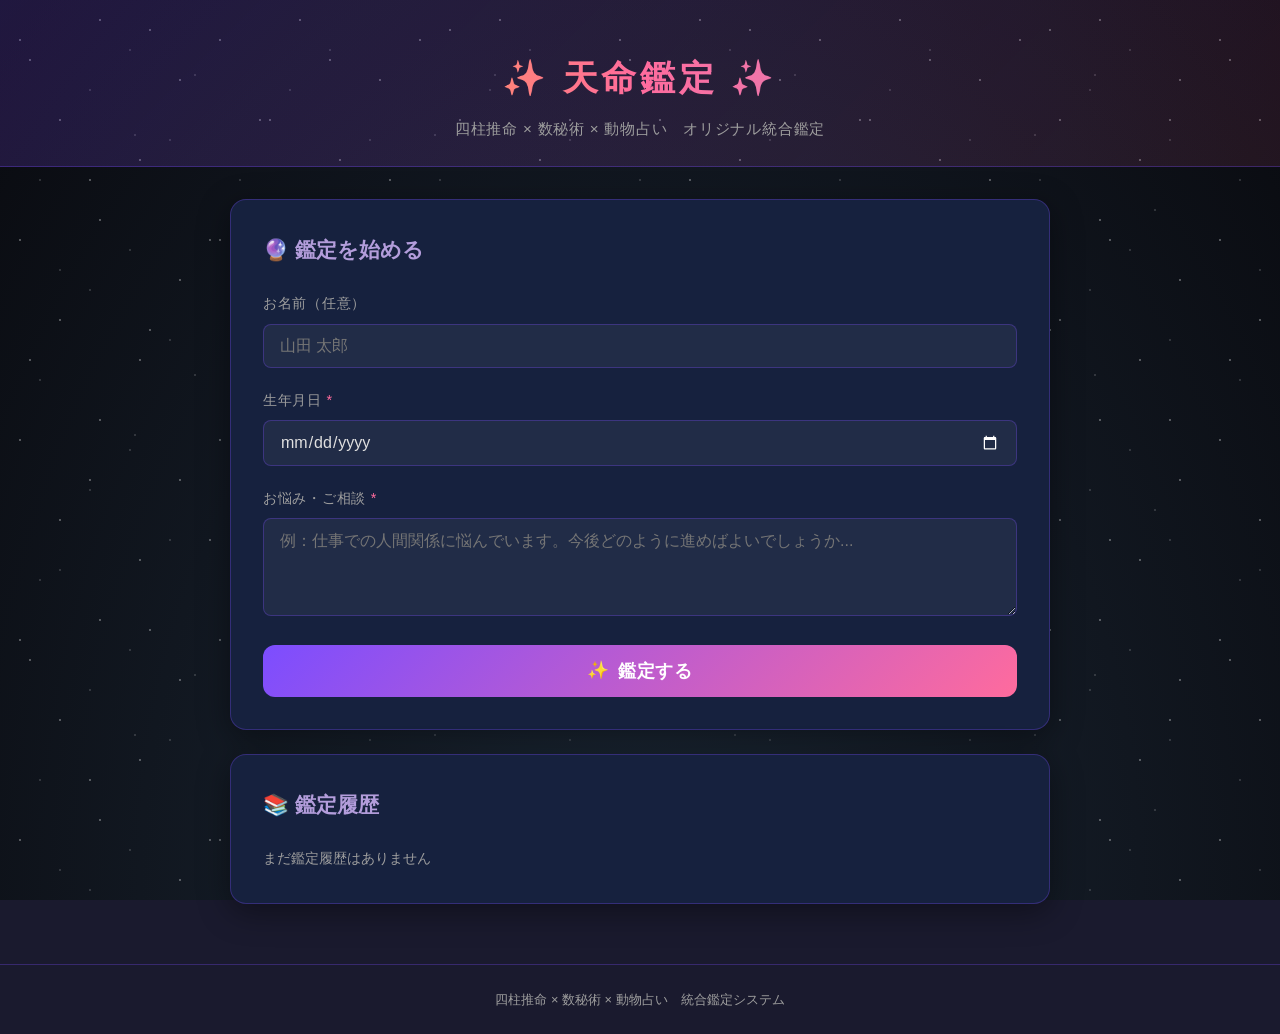
==== templates/index.html @ cb2e64ca "Initial commit: AI fortune telling system" ====
<!DOCTYPE html>
<html lang="ja">
<head>
  <meta charset="UTF-8">
  <meta name="viewport" content="width=device-width, initial-scale=1.0">
  <title>✨ オリジナル占い鑑定システム</title>
  <link rel="stylesheet" href="/static/style.css">
</head>
<body>
  <div class="stars-bg"></div>

  <header>
    <h1>✨ 天命鑑定 ✨</h1>
    <p>四柱推命 × 数秘術 × 動物占い　オリジナル統合鑑定</p>
  </header>

  <main>
    <!-- 入力フォーム -->
    <section id="input-section" class="card">
      <h2>🔮 鑑定を始める</h2>
      <form id="fortune-form">
        <div class="form-group">
          <label for="name">お名前（任意）</label>
          <input type="text" id="name" placeholder="山田 太郎">
        </div>
        <div class="form-group">
          <label for="birthdate">生年月日 <span class="required">*</span></label>
          <input type="date" id="birthdate" required>
        </div>
        <div class="form-group">
          <label for="concern">お悩み・ご相談 <span class="required">*</span></label>
          <textarea id="concern" rows="4" placeholder="例：仕事での人間関係に悩んでいます。今後どのように進めばよいでしょうか..." required></textarea>
        </div>
        <button type="submit" class="btn-primary" id="submit-btn">
          <span class="btn-icon">✨</span> 鑑定する
        </button>
      </form>
    </section>

    <!-- 鑑定結果 -->
    <section id="result-section" class="card hidden">
      <div id="fortune-stats" class="stats-grid hidden">
        <div class="stat-card shichusuimei">
          <h3>🌙 四柱推命</h3>
          <div id="pillars"></div>
          <div id="five-elements"></div>
        </div>
        <div class="stat-card numerology">
          <h3>🔢 数秘術</h3>
          <div id="numbers"></div>
        </div>
        <div class="stat-card animal">
          <h3>🦁 動物占い</h3>
          <div id="animals"></div>
        </div>
      </div>

      <div class="reading-header">
        <h2>📜 鑑定結果</h2>
      </div>

      <div id="loading" class="loading hidden">
        <div class="spinner"></div>
        <p>天命を読み解いています...</p>
      </div>

      <div id="reading-text" class="reading-text"></div>

      <div id="action-buttons" class="action-buttons hidden">
        <button id="image-btn" class="btn-primary" style="width:auto;padding:12px 24px">
          🖼️ 画像として保存
        </button>
        <button id="download-btn" class="btn-secondary">
          📥 テキスト保存
        </button>
        <button id="copy-btn" class="btn-secondary">
          📋 コピー
        </button>
        <button id="new-reading-btn" class="btn-outline">
          🔮 新しい鑑定をする
        </button>
      </div>
    </section>

    <!-- 履歴 -->
    <section id="history-section" class="card">
      <h2>📚 鑑定履歴</h2>
      <div id="history-list">
        <p class="empty-message">まだ鑑定履歴はありません</p>
      </div>
    </section>
  </main>

  <footer>
    <p>四柱推命 × 数秘術 × 動物占い　統合鑑定システム</p>
  </footer>

  <script src="/static/app.js"></script>
</body>
</html>
---- static/style.css ----
/* ===== リセット・基本 ===== */
* { box-sizing: border-box; margin: 0; padding: 0; }

:root {
  --primary: #7c4dff;
  --primary-light: #b39ddb;
  --secondary: #ff6b9d;
  --gold: #ffd700;
  --dark: #1a1a2e;
  --dark-card: #16213e;
  --dark-card2: #0f3460;
  --text: #e0e0e0;
  --text-muted: #9e9e9e;
  --border: rgba(124, 77, 255, 0.3);
  --radius: 16px;
  --shadow: 0 8px 32px rgba(0, 0, 0, 0.4);
}

body {
  font-family: 'Hiragino Kaku Gothic ProN', 'Yu Gothic', sans-serif;
  background: var(--dark);
  color: var(--text);
  min-height: 100vh;
  line-height: 1.7;
}

/* ===== 星空背景 ===== */
.stars-bg {
  position: fixed; inset: 0;
  background: radial-gradient(ellipse at bottom, #1b2735 0%, #090a0f 100%);
  z-index: -1;
}
.stars-bg::before, .stars-bg::after {
  content: '';
  position: absolute; inset: 0;
  background-image:
    radial-gradient(1px 1px at 10% 20%, white, transparent),
    radial-gradient(1px 1px at 30% 60%, white, transparent),
    radial-gradient(1px 1px at 50% 10%, white, transparent),
    radial-gradient(1px 1px at 70% 80%, white, transparent),
    radial-gradient(1px 1px at 90% 40%, white, transparent),
    radial-gradient(1px 1px at 20% 90%, rgba(255,255,255,0.5), transparent),
    radial-gradient(1px 1px at 45% 45%, rgba(255,255,255,0.5), transparent),
    radial-gradient(1px 1px at 65% 25%, rgba(255,255,255,0.5), transparent),
    radial-gradient(1px 1px at 85% 70%, rgba(255,255,255,0.5), transparent);
  background-size: 300px 300px;
  animation: twinkle 4s ease-in-out infinite alternate;
}
.stars-bg::after {
  background-size: 200px 200px;
  animation-duration: 6s;
  animation-delay: 2s;
}
@keyframes twinkle {
  from { opacity: 0.5; }
  to { opacity: 1; }
}

/* ===== ヘッダー ===== */
header {
  text-align: center;
  padding: 48px 20px 24px;
  background: linear-gradient(135deg, rgba(124,77,255,0.2), rgba(255,107,157,0.1));
  border-bottom: 1px solid var(--border);
}
header h1 {
  font-size: 2.2rem;
  font-weight: 900;
  background: linear-gradient(90deg, var(--gold), var(--secondary), var(--primary-light));
  -webkit-background-clip: text;
  -webkit-text-fill-color: transparent;
  background-clip: text;
  letter-spacing: 0.1em;
  margin-bottom: 8px;
}
header p {
  color: var(--text-muted);
  font-size: 0.95rem;
  letter-spacing: 0.05em;
}

/* ===== メインコンテンツ ===== */
main {
  max-width: 860px;
  margin: 0 auto;
  padding: 32px 20px 60px;
  display: flex;
  flex-direction: column;
  gap: 24px;
}

/* ===== カード ===== */
.card {
  background: var(--dark-card);
  border: 1px solid var(--border);
  border-radius: var(--radius);
  padding: 32px;
  box-shadow: var(--shadow);
}
.card h2 {
  font-size: 1.3rem;
  margin-bottom: 24px;
  color: var(--primary-light);
}

/* ===== フォーム ===== */
.form-group {
  margin-bottom: 20px;
}
.form-group label {
  display: block;
  margin-bottom: 8px;
  font-size: 0.9rem;
  color: var(--text-muted);
  letter-spacing: 0.05em;
}
.required { color: var(--secondary); }

input[type="text"],
input[type="date"],
textarea {
  width: 100%;
  padding: 12px 16px;
  background: rgba(255,255,255,0.05);
  border: 1px solid var(--border);
  border-radius: 8px;
  color: var(--text);
  font-size: 1rem;
  font-family: inherit;
  transition: border-color 0.2s, box-shadow 0.2s;
}
input[type="date"] { color-scheme: dark; }
input:focus, textarea:focus {
  outline: none;
  border-color: var(--primary);
  box-shadow: 0 0 0 3px rgba(124,77,255,0.2);
}
textarea { resize: vertical; }

/* ===== ボタン ===== */
.btn-primary {
  width: 100%;
  padding: 14px;
  background: linear-gradient(135deg, var(--primary), var(--secondary));
  color: white;
  border: none;
  border-radius: 12px;
  font-size: 1.1rem;
  font-weight: 700;
  font-family: inherit;
  cursor: pointer;
  transition: opacity 0.2s, transform 0.1s;
  display: flex;
  align-items: center;
  justify-content: center;
  gap: 8px;
  letter-spacing: 0.05em;
}
.btn-primary:hover { opacity: 0.9; transform: translateY(-1px); }
.btn-primary:active { transform: translateY(0); }
.btn-primary:disabled { opacity: 0.5; cursor: not-allowed; transform: none; }

.btn-secondary {
  padding: 10px 20px;
  background: transparent;
  color: var(--primary-light);
  border: 1px solid var(--primary);
  border-radius: 8px;
  font-size: 0.9rem;
  font-family: inherit;
  cursor: pointer;
  transition: background 0.2s;
}
.btn-secondary:hover { background: rgba(124,77,255,0.15); }

.btn-outline {
  padding: 10px 20px;
  background: transparent;
  color: var(--text-muted);
  border: 1px solid rgba(255,255,255,0.15);
  border-radius: 8px;
  font-size: 0.9rem;
  font-family: inherit;
  cursor: pointer;
  transition: background 0.2s;
}
.btn-outline:hover { background: rgba(255,255,255,0.05); }

/* ===== 命式データグリッド ===== */
.stats-grid {
  display: grid;
  grid-template-columns: repeat(3, 1fr);
  gap: 16px;
  margin-bottom: 24px;
}
@media (max-width: 640px) {
  .stats-grid { grid-template-columns: 1fr; }
}

.stat-card {
  padding: 16px;
  border-radius: 12px;
  border: 1px solid;
}
.stat-card.shichusuimei {
  background: rgba(103,58,183,0.15);
  border-color: rgba(103,58,183,0.4);
}
.stat-card.numerology {
  background: rgba(0,150,136,0.15);
  border-color: rgba(0,150,136,0.4);
}
.stat-card.animal {
  background: rgba(255,152,0,0.15);
  border-color: rgba(255,152,0,0.4);
}
.stat-card h3 {
  font-size: 0.9rem;
  margin-bottom: 10px;
  color: var(--text-muted);
}
.stat-card p {
  font-size: 0.88rem;
  line-height: 1.6;
  margin-bottom: 4px;
}
.pillar-row { display: flex; gap: 8px; flex-wrap: wrap; margin-bottom: 8px; }
.pillar-badge {
  background: rgba(255,255,255,0.1);
  border-radius: 6px;
  padding: 4px 10px;
  font-size: 1rem;
  font-weight: 700;
  letter-spacing: 0.1em;
}
.element-bar { display: flex; gap: 6px; flex-wrap: wrap; margin-top: 6px; }
.element-tag {
  font-size: 0.78rem;
  padding: 2px 8px;
  border-radius: 4px;
  background: rgba(255,255,255,0.08);
}
.number-big {
  font-size: 2rem;
  font-weight: 900;
  color: var(--gold);
  line-height: 1;
}
.animal-emoji { font-size: 1.8rem; }

/* ===== ローディング ===== */
.loading {
  text-align: center;
  padding: 32px;
  color: var(--text-muted);
}
.spinner {
  width: 40px; height: 40px;
  border: 3px solid rgba(124,77,255,0.3);
  border-top-color: var(--primary);
  border-radius: 50%;
  animation: spin 0.8s linear infinite;
  margin: 0 auto 16px;
}
@keyframes spin { to { transform: rotate(360deg); } }

/* ===== 鑑定文 ===== */
.reading-header {
  display: flex;
  align-items: center;
  margin-bottom: 16px;
}
.reading-text {
  background: rgba(255,255,255,0.03);
  border: 1px solid rgba(255,255,255,0.08);
  border-radius: 12px;
  padding: 24px;
  font-size: 0.95rem;
  line-height: 1.9;
  white-space: pre-wrap;
  min-height: 100px;
}
/* formatReading() が挿入する ◆ 見出し行を強調 */
.reading-text br + br {
  display: block;
  content: "";
  margin-top: 0.4em;
}
.reading-text .cursor {
  display: inline-block;
  width: 2px;
  height: 1em;
  background: var(--primary);
  animation: blink 0.7s step-end infinite;
  vertical-align: text-bottom;
  margin-left: 2px;
}
@keyframes blink { 0%,100% { opacity: 1; } 50% { opacity: 0; } }

/* ===== アクションボタン ===== */
.action-buttons {
  display: flex;
  gap: 12px;
  margin-top: 20px;
  flex-wrap: wrap;
}

/* ===== 履歴 ===== */
.history-item {
  padding: 12px 16px;
  border-radius: 8px;
  background: rgba(255,255,255,0.03);
  border: 1px solid rgba(255,255,255,0.08);
  margin-bottom: 8px;
  cursor: pointer;
  transition: background 0.2s;
  display: flex;
  justify-content: space-between;
  align-items: center;
  gap: 12px;
}
.history-item:hover { background: rgba(124,77,255,0.1); }
.history-meta { font-size: 0.8rem; color: var(--text-muted); }
.history-concern { font-size: 0.9rem; flex: 1; }
.empty-message { color: var(--text-muted); font-size: 0.9rem; }

/* ===== ユーティリティ ===== */
.hidden { display: none !important; }

/* ===== フッター ===== */
footer {
  text-align: center;
  padding: 24px;
  color: var(--text-muted);
  font-size: 0.8rem;
  border-top: 1px solid var(--border);
}

/* ===== コピー完了トースト ===== */
.toast {
  position: fixed;
  bottom: 24px;
  right: 24px;
  background: var(--primary);
  color: white;
  padding: 12px 20px;
  border-radius: 8px;
  font-size: 0.9rem;
  animation: fadeInOut 2s ease forwards;
  z-index: 1000;
}
@keyframes fadeInOut {
  0% { opacity: 0; transform: translateY(10px); }
  20%,80% { opacity: 1; transform: translateY(0); }
  100% { opacity: 0; transform: translateY(-10px); }
}
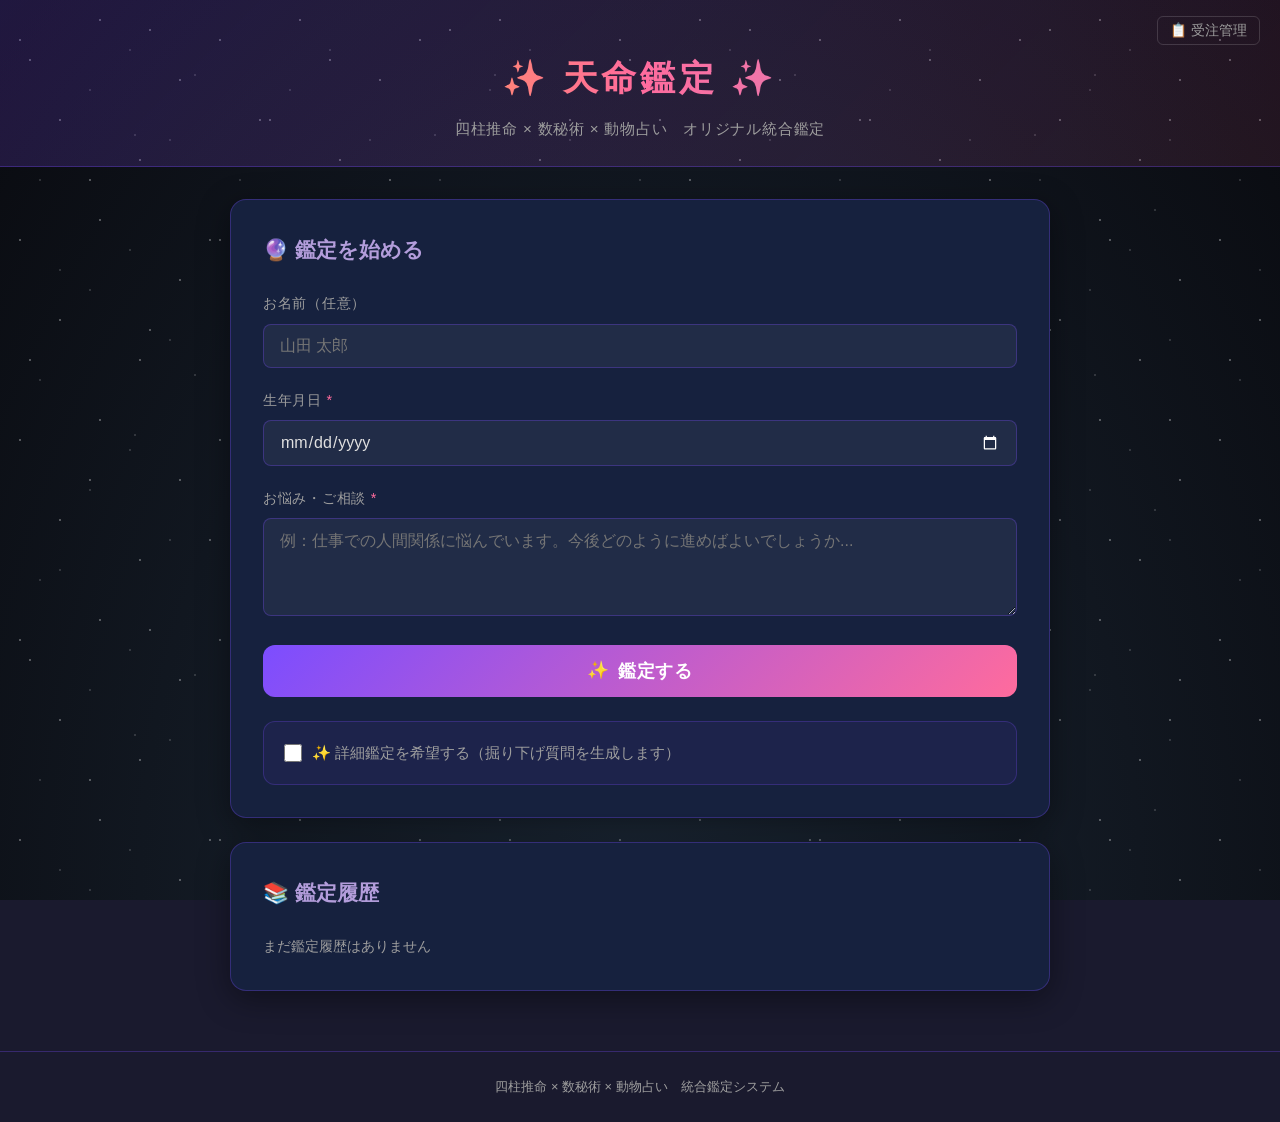
==== commit 12bc02e3: "掘り下げ質問生成機能の追加と表示改善 - /api/generate-questions エンドポイント追加（3問生成） - 詳細鑑定オプションUI追加（チェックボックス・質問表示・一括コピー） - " ====
--- a/templates/index.html
+++ b/templates/index.html
@@ -9,7 +9,10 @@
 <body>
   <div class="stars-bg"></div>
 
-  <header>
+  <header style="position:relative">
+    <div style="position:absolute;top:16px;right:20px">
+      <a href="/coconala-orders" style="color:var(--text-muted);text-decoration:none;font-size:0.85rem;padding:6px 12px;border:1px solid rgba(255,255,255,0.15);border-radius:6px;transition:background 0.2s" onmouseover="this.style.background='rgba(255,255,255,0.08)'" onmouseout="this.style.background=''">📋 受注管理</a>
+    </div>
     <h1>✨ 天命鑑定 ✨</h1>
     <p>四柱推命 × 数秘術 × 動物占い　オリジナル統合鑑定</p>
   </header>
@@ -35,6 +38,27 @@
           <span class="btn-icon">✨</span> 鑑定する
         </button>
       </form>
+
+      <!-- 詳細鑑定オプション -->
+      <div class="detail-option-box">
+        <label class="detail-checkbox-label">
+          <input type="checkbox" id="detail-option-cb">
+          <span>✨ 詳細鑑定を希望する（掘り下げ質問を生成します）</span>
+        </label>
+
+        <div id="follow-up-section" class="hidden">
+          <button type="button" id="generate-questions-btn" class="btn-secondary detail-generate-btn">
+            🔍 掘り下げ質問を生成する
+          </button>
+
+          <div id="questions-loading" class="hidden questions-loading">
+            <div class="spinner" style="width:28px;height:28px;margin:0 auto 10px"></div>
+            <p>質問を生成しています...</p>
+          </div>
+
+          <div id="questions-container" class="hidden"></div>
+        </div>
+      </div>
     </section>
 
     <!-- 鑑定結果 -->
@@ -76,8 +100,18 @@
         <button id="copy-btn" class="btn-secondary">
           📋 コピー
         </button>
+        <button id="threads-btn" class="btn-secondary" style="background:rgba(0,0,0,0.3);border-color:rgba(255,255,255,0.3)">
+          🧵 Threadsに投稿
+        </button>
         <button id="new-reading-btn" class="btn-outline">
           🔮 新しい鑑定をする
+        </button>
+      </div>
+
+      <div id="retry-area" class="hidden" style="margin-top:16px;padding:16px;background:rgba(255,107,157,0.1);border:1px solid rgba(255,107,157,0.3);border-radius:12px;">
+        <p style="color:var(--text-muted);font-size:0.9rem;margin-bottom:12px">⚠️ 鑑定が途中で中断されました。続きを取得できます。</p>
+        <button id="retry-btn" class="btn-secondary">
+          🔄 続きを取得する
         </button>
       </div>
     </section>
--- a/static/style.css
+++ b/static/style.css
@@ -277,14 +277,34 @@
   padding: 24px;
   font-size: 0.95rem;
   line-height: 1.9;
-  white-space: pre-wrap;
   min-height: 100px;
 }
-/* formatReading() が挿入する ◆ 見出し行を強調 */
-.reading-text br + br {
-  display: block;
-  content: "";
-  margin-top: 0.4em;
+/* ---- formatReading() が生成する要素 ---- */
+
+/* 通常テキスト行 */
+.reading-text .reading-line {
+  margin: 0;
+  line-height: 1.9;
+}
+
+/* 見出し行（## や 【】） */
+.reading-text .reading-heading {
+  margin: 0;
+  font-weight: 700;
+  font-size: 1.02rem;
+  color: var(--primary-light);
+  letter-spacing: 0.04em;
+  line-height: 1.6;
+}
+
+/* 段落間の余白（空行1つ分） */
+.reading-text .reading-para-break {
+  height: 0.75em;
+}
+
+/* 見出し前の余白（少し大きめ） */
+.reading-text .reading-spacer {
+  height: 1.1em;
 }
 .reading-text .cursor {
   display: inline-block;
@@ -334,6 +354,87 @@
   color: var(--text-muted);
   font-size: 0.8rem;
   border-top: 1px solid var(--border);
+}
+
+/* ===== 詳細鑑定オプション ===== */
+.detail-option-box {
+  margin-top: 24px;
+  padding: 18px 20px;
+  background: rgba(124, 77, 255, 0.07);
+  border: 1px solid rgba(124, 77, 255, 0.25);
+  border-radius: 12px;
+}
+
+.detail-checkbox-label {
+  display: flex;
+  align-items: center;
+  gap: 10px;
+  cursor: pointer;
+  user-select: none;
+  font-size: 0.95rem;
+  color: var(--text-muted);
+}
+
+.detail-checkbox-label input[type="checkbox"] {
+  width: 18px;
+  height: 18px;
+  accent-color: var(--primary);
+  cursor: pointer;
+  flex-shrink: 0;
+}
+
+.detail-generate-btn {
+  width: 100%;
+  padding: 12px;
+  font-size: 0.95rem;
+  margin-top: 16px;
+}
+
+.questions-loading {
+  text-align: center;
+  padding: 20px;
+  color: var(--text-muted);
+  font-size: 0.9rem;
+  margin-top: 12px;
+}
+
+.questions-header-note {
+  font-size: 0.82rem;
+  color: var(--text-muted);
+  margin-bottom: 14px;
+}
+
+.question-item {
+  margin-bottom: 14px;
+  padding: 14px 16px;
+  background: rgba(255, 255, 255, 0.03);
+  border: 1px solid rgba(124, 77, 255, 0.2);
+  border-radius: 10px;
+}
+
+.question-label {
+  font-size: 0.8rem;
+  color: var(--text-muted);
+  margin-bottom: 4px;
+}
+
+.question-text {
+  font-size: 0.9rem;
+  color: var(--primary-light);
+  font-weight: 600;
+  margin-bottom: 10px;
+  outline: none;
+  border-bottom: 1px dashed rgba(179, 157, 219, 0.35);
+  padding-bottom: 4px;
+  line-height: 1.6;
+}
+
+.question-text:focus {
+  border-bottom-color: var(--primary-light);
+}
+
+.question-answer {
+  font-size: 0.875rem;
 }
 
 /* ===== コピー完了トースト ===== */
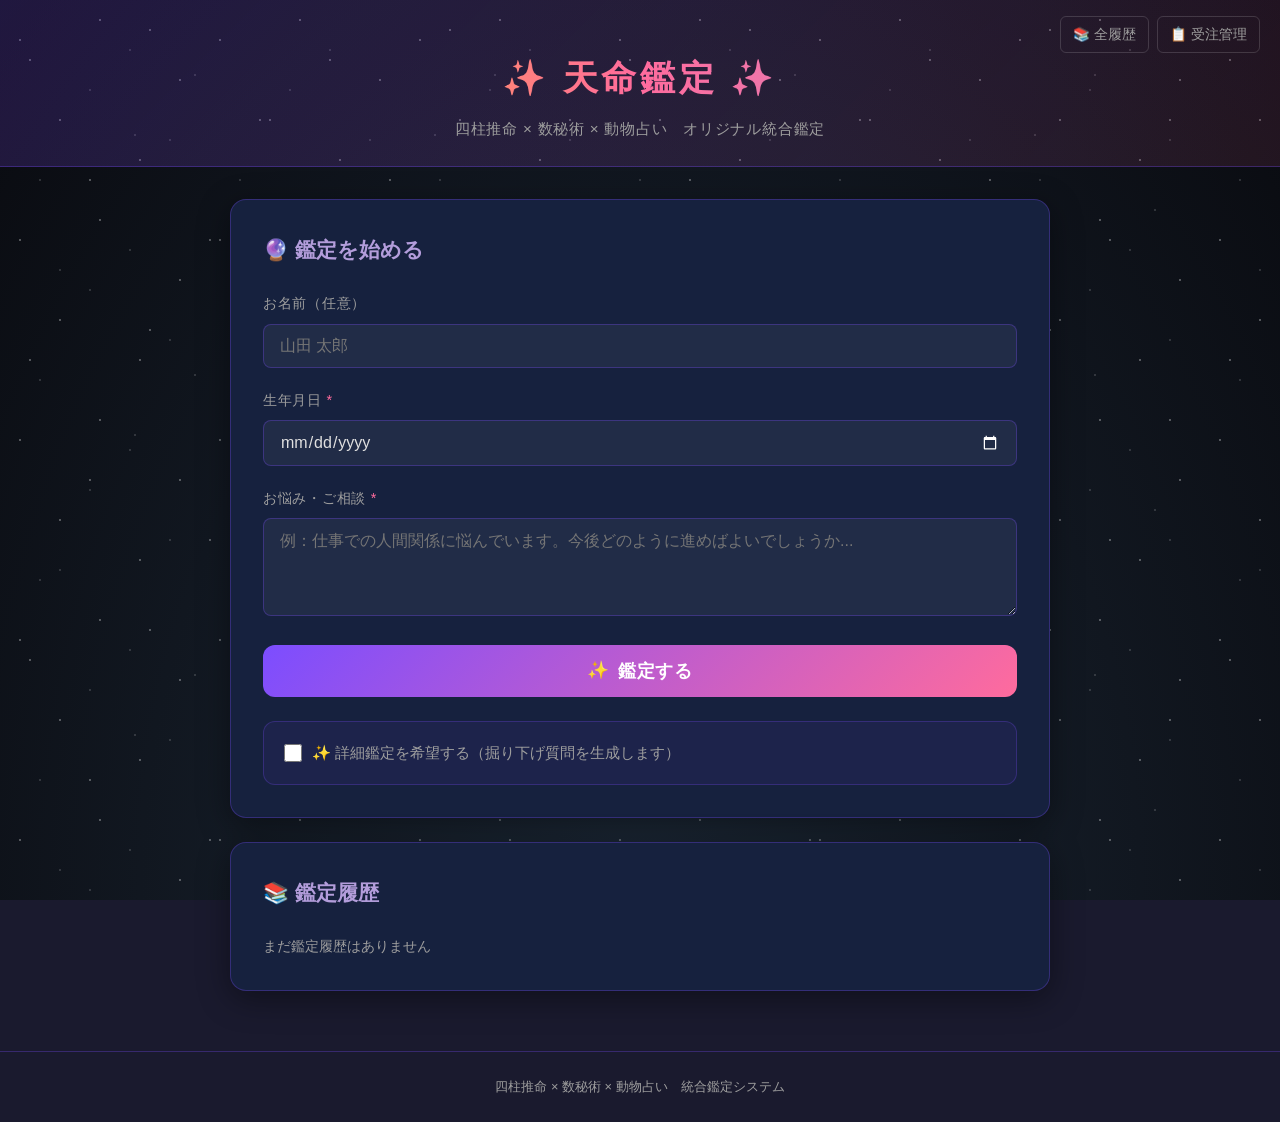
==== commit 590f61f5: "全履歴保存・チャット機能・UI改善の追加 - 全履歴保存機能（data/history.json）+ 履歴閲覧ページ（/history） - チャット追加質問機能（鑑定結果の下でそのまま続けて質問可能" ====
--- a/templates/index.html
+++ b/templates/index.html
@@ -10,7 +10,8 @@
   <div class="stars-bg"></div>
 
   <header style="position:relative">
-    <div style="position:absolute;top:16px;right:20px">
+    <div style="position:absolute;top:16px;right:20px;display:flex;gap:8px">
+      <a href="/history" style="color:var(--text-muted);text-decoration:none;font-size:0.85rem;padding:6px 12px;border:1px solid rgba(255,255,255,0.15);border-radius:6px;transition:background 0.2s" onmouseover="this.style.background='rgba(255,255,255,0.08)'" onmouseout="this.style.background=''">📚 全履歴</a>
       <a href="/coconala-orders" style="color:var(--text-muted);text-decoration:none;font-size:0.85rem;padding:6px 12px;border:1px solid rgba(255,255,255,0.15);border-radius:6px;transition:background 0.2s" onmouseover="this.style.background='rgba(255,255,255,0.08)'" onmouseout="this.style.background=''">📋 受注管理</a>
     </div>
     <h1>✨ 天命鑑定 ✨</h1>
@@ -90,6 +91,16 @@
 
       <div id="reading-text" class="reading-text"></div>
 
+      <!-- チャット -->
+      <div id="chat-section" class="hidden">
+        <div class="chat-divider"><span>💬 追加質問</span></div>
+        <div id="chat-messages"></div>
+        <div class="chat-input-area">
+          <textarea id="chat-input" rows="2" placeholder="鑑定についての質問を入力..."></textarea>
+          <button id="chat-send-btn" class="btn-primary" style="width:auto;padding:12px 20px;flex-shrink:0">送信</button>
+        </div>
+      </div>
+
       <div id="action-buttons" class="action-buttons hidden">
         <button id="image-btn" class="btn-primary" style="width:auto;padding:12px 24px">
           🖼️ 画像として保存
@@ -102,6 +113,9 @@
         </button>
         <button id="threads-btn" class="btn-secondary" style="background:rgba(0,0,0,0.3);border-color:rgba(255,255,255,0.3)">
           🧵 Threadsに投稿
+        </button>
+        <button id="chat-open-btn" class="btn-secondary">
+          💬 追加質問する
         </button>
         <button id="new-reading-btn" class="btn-outline">
           🔮 新しい鑑定をする
--- a/static/style.css
+++ b/static/style.css
@@ -356,6 +356,69 @@
   border-top: 1px solid var(--border);
 }
 
+/* ===== チャット ===== */
+.chat-divider {
+  display: flex;
+  align-items: center;
+  gap: 12px;
+  margin: 28px 0 16px;
+  color: var(--text-muted);
+  font-size: 0.85rem;
+}
+.chat-divider::before,
+.chat-divider::after {
+  content: '';
+  flex: 1;
+  height: 1px;
+  background: rgba(255,255,255,0.08);
+}
+
+#chat-messages {
+  display: flex;
+  flex-direction: column;
+  gap: 12px;
+  margin-bottom: 16px;
+}
+
+.chat-bubble-wrap {
+  display: flex;
+  align-items: flex-end;
+  gap: 8px;
+}
+.chat-bubble-wrap.user  { justify-content: flex-end; }
+.chat-bubble-wrap.assistant { justify-content: flex-start; }
+
+.chat-bubble {
+  max-width: 82%;
+  padding: 12px 16px;
+  border-radius: 16px;
+  font-size: 0.92rem;
+  line-height: 1.8;
+}
+.chat-bubble-wrap.user .chat-bubble {
+  background: linear-gradient(135deg, var(--primary), #9c5fff);
+  color: #fff;
+  border-bottom-right-radius: 4px;
+}
+.chat-bubble-wrap.assistant .chat-bubble {
+  background: rgba(255,255,255,0.05);
+  border: 1px solid rgba(255,255,255,0.1);
+  color: var(--text);
+  border-bottom-left-radius: 4px;
+}
+
+.chat-input-area {
+  display: flex;
+  gap: 10px;
+  align-items: flex-end;
+}
+.chat-input-area textarea {
+  flex: 1;
+  resize: none;
+  border-radius: 12px;
+  font-size: 0.95rem;
+}
+
 /* ===== 詳細鑑定オプション ===== */
 .detail-option-box {
   margin-top: 24px;
@@ -423,18 +486,26 @@
   color: var(--primary-light);
   font-weight: 600;
   margin-bottom: 10px;
-  outline: none;
-  border-bottom: 1px dashed rgba(179, 157, 219, 0.35);
-  padding-bottom: 4px;
   line-height: 1.6;
 }
 
-.question-text:focus {
-  border-bottom-color: var(--primary-light);
+.answer-row {
+  display: flex;
+  align-items: flex-start;
+  gap: 6px;
+}
+
+.answer-label {
+  font-size: 0.9rem;
+  color: var(--text-muted);
+  padding-top: 10px;
+  white-space: nowrap;
+  flex-shrink: 0;
 }
 
 .question-answer {
   font-size: 0.875rem;
+  flex: 1;
 }
 
 /* ===== コピー完了トースト ===== */
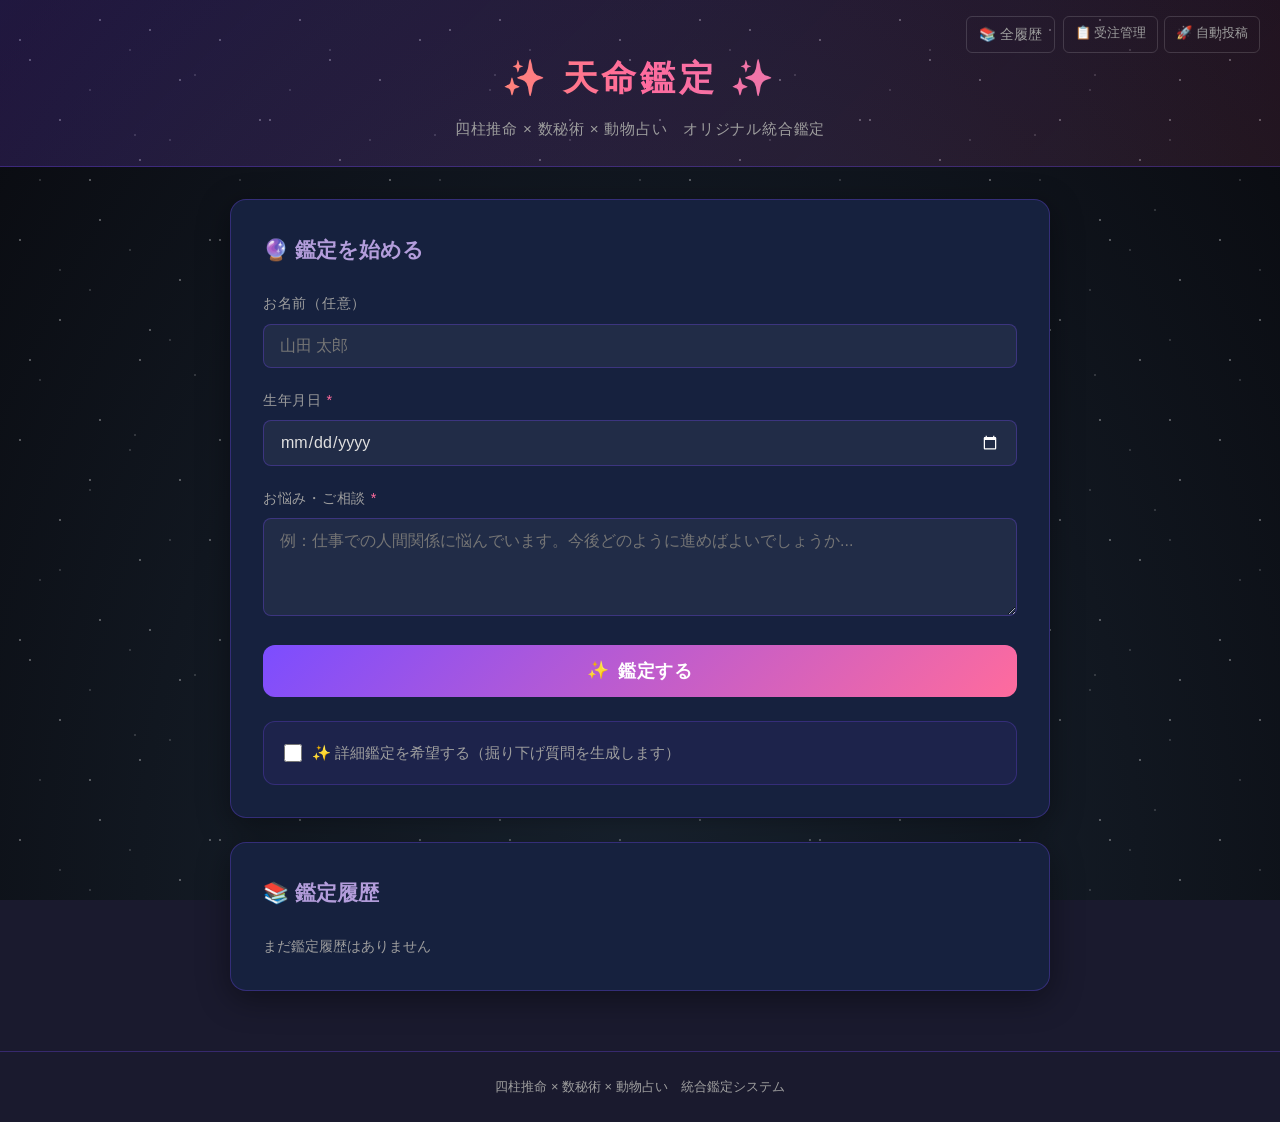
==== commit 7cfe123a: "Add Coconala order management, note auto-post, and chat bug fixes - Add /coconala-orders: paste pars" ====
--- a/templates/index.html
+++ b/templates/index.html
@@ -12,7 +12,10 @@
   <header style="position:relative">
     <div style="position:absolute;top:16px;right:20px;display:flex;gap:8px">
       <a href="/history" style="color:var(--text-muted);text-decoration:none;font-size:0.85rem;padding:6px 12px;border:1px solid rgba(255,255,255,0.15);border-radius:6px;transition:background 0.2s" onmouseover="this.style.background='rgba(255,255,255,0.08)'" onmouseout="this.style.background=''">📚 全履歴</a>
-      <a href="/coconala-orders" style="color:var(--text-muted);text-decoration:none;font-size:0.85rem;padding:6px 12px;border:1px solid rgba(255,255,255,0.15);border-radius:6px;transition:background 0.2s" onmouseover="this.style.background='rgba(255,255,255,0.08)'" onmouseout="this.style.background=''">📋 受注管理</a>
+      <div style="display:flex;gap:6px">
+        <a href="/coconala-orders" style="color:var(--text-muted);text-decoration:none;font-size:0.82rem;padding:5px 11px;border:1px solid rgba(255,255,255,0.15);border-radius:6px;transition:background 0.2s" onmouseover="this.style.background='rgba(255,255,255,0.08)'" onmouseout="this.style.background=''">📋 受注管理</a>
+        <a href="/auto-post" style="color:var(--text-muted);text-decoration:none;font-size:0.82rem;padding:5px 11px;border:1px solid rgba(255,255,255,0.15);border-radius:6px;transition:background 0.2s" onmouseover="this.style.background='rgba(255,255,255,0.08)'" onmouseout="this.style.background=''">🚀 自動投稿</a>
+      </div>
     </div>
     <h1>✨ 天命鑑定 ✨</h1>
     <p>四柱推命 × 数秘術 × 動物占い　オリジナル統合鑑定</p>
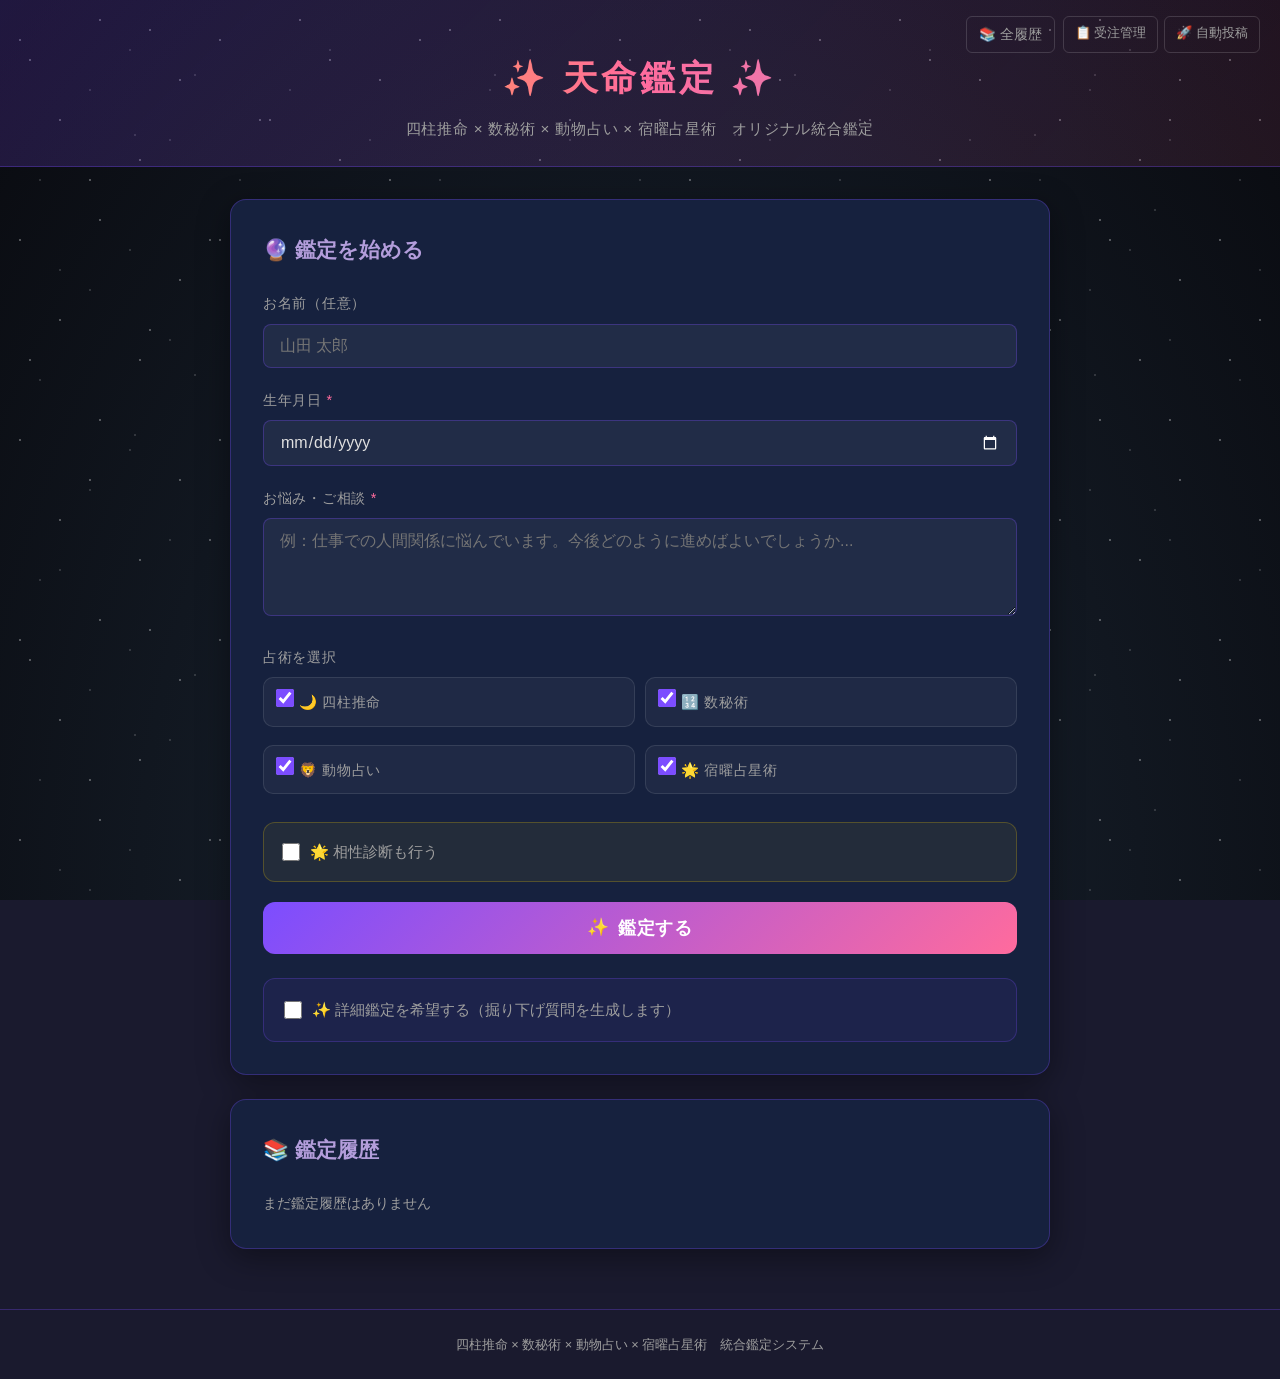
==== commit 2070311e: "Add sukuyo astrology and shared history support" ====
--- a/templates/index.html
+++ b/templates/index.html
@@ -18,7 +18,7 @@
       </div>
     </div>
     <h1>✨ 天命鑑定 ✨</h1>
-    <p>四柱推命 × 数秘術 × 動物占い　オリジナル統合鑑定</p>
+    <p>四柱推命 × 数秘術 × 動物占い × 宿曜占星術　オリジナル統合鑑定</p>
   </header>
 
   <main>
@@ -38,6 +38,46 @@
           <label for="concern">お悩み・ご相談 <span class="required">*</span></label>
           <textarea id="concern" rows="4" placeholder="例：仕事での人間関係に悩んでいます。今後どのように進めばよいでしょうか..." required></textarea>
         </div>
+
+        <div class="form-group">
+          <label>占術を選択</label>
+          <div class="fortune-type-grid">
+            <label class="fortune-type-option">
+              <input type="checkbox" name="fortune-type" value="shichusuimei" checked>
+              <span>🌙 四柱推命</span>
+            </label>
+            <label class="fortune-type-option">
+              <input type="checkbox" name="fortune-type" value="numerology" checked>
+              <span>🔢 数秘術</span>
+            </label>
+            <label class="fortune-type-option">
+              <input type="checkbox" name="fortune-type" value="animal" checked>
+              <span>🦁 動物占い</span>
+            </label>
+            <label class="fortune-type-option">
+              <input type="checkbox" name="fortune-type" value="sukuyo" checked>
+              <span>🌟 宿曜占星術</span>
+            </label>
+          </div>
+        </div>
+
+        <div class="compatibility-box">
+          <label class="detail-checkbox-label">
+            <input type="checkbox" id="compatibility-option-cb">
+            <span>🌟 相性診断も行う</span>
+          </label>
+          <div id="compatibility-fields" class="hidden">
+            <div class="form-group">
+              <label for="partner-birthdate">相手の生年月日</label>
+              <input type="date" id="partner-birthdate">
+            </div>
+            <div class="form-group">
+              <label for="relationship">関係性</label>
+              <input type="text" id="relationship" placeholder="例：恋人、片思い、夫婦、仕事仲間">
+            </div>
+          </div>
+        </div>
+
         <button type="submit" class="btn-primary" id="submit-btn">
           <span class="btn-icon">✨</span> 鑑定する
         </button>
@@ -81,6 +121,10 @@
           <h3>🦁 動物占い</h3>
           <div id="animals"></div>
         </div>
+        <div class="stat-card sukuyo">
+          <h3>🌟 宿曜占星術</h3>
+          <div id="sukuyo"></div>
+        </div>
       </div>
 
       <div class="reading-header">
@@ -105,6 +149,9 @@
       </div>
 
       <div id="action-buttons" class="action-buttons hidden">
+        <button id="report-btn" class="btn-primary" style="width:auto;padding:12px 24px;background:linear-gradient(135deg,#a07830,#c9a055);border:none">
+          📜 鑑定書を作成
+        </button>
         <button id="image-btn" class="btn-primary" style="width:auto;padding:12px 24px">
           🖼️ 画像として保存
         </button>
@@ -143,7 +190,7 @@
   </main>
 
   <footer>
-    <p>四柱推命 × 数秘術 × 動物占い　統合鑑定システム</p>
+    <p>四柱推命 × 数秘術 × 動物占い × 宿曜占星術　統合鑑定システム</p>
   </footer>
 
   <script src="/static/app.js"></script>
--- a/static/style.css
+++ b/static/style.css
@@ -189,7 +189,7 @@
 /* ===== 命式データグリッド ===== */
 .stats-grid {
   display: grid;
-  grid-template-columns: repeat(3, 1fr);
+  grid-template-columns: repeat(4, 1fr);
   gap: 16px;
   margin-bottom: 24px;
 }
@@ -213,6 +213,10 @@
 .stat-card.animal {
   background: rgba(255,152,0,0.15);
   border-color: rgba(255,152,0,0.4);
+}
+.stat-card.sukuyo {
+  background: rgba(255,215,0,0.12);
+  border-color: rgba(255,215,0,0.38);
 }
 .stat-card h3 {
   font-size: 0.9rem;
@@ -247,6 +251,49 @@
   line-height: 1;
 }
 .animal-emoji { font-size: 1.8rem; }
+
+.fortune-type-grid {
+  display: grid;
+  grid-template-columns: repeat(2, minmax(0, 1fr));
+  gap: 10px;
+}
+
+.fortune-type-option {
+  display: flex;
+  align-items: center;
+  gap: 10px;
+  padding: 11px 12px;
+  background: rgba(255,255,255,0.04);
+  border: 1px solid rgba(255,255,255,0.1);
+  border-radius: 10px;
+  color: var(--text);
+  font-size: 0.92rem;
+  cursor: pointer;
+  user-select: none;
+}
+
+.fortune-type-option input[type="checkbox"] {
+  width: 18px;
+  height: 18px;
+  accent-color: var(--primary);
+  flex-shrink: 0;
+}
+
+.compatibility-box {
+  margin-bottom: 20px;
+  padding: 16px 18px;
+  background: rgba(255, 215, 0, 0.06);
+  border: 1px solid rgba(255, 215, 0, 0.22);
+  border-radius: 12px;
+}
+
+#compatibility-fields {
+  margin-top: 16px;
+}
+
+@media (max-width: 520px) {
+  .fortune-type-grid { grid-template-columns: 1fr; }
+}
 
 /* ===== ローディング ===== */
 .loading {
